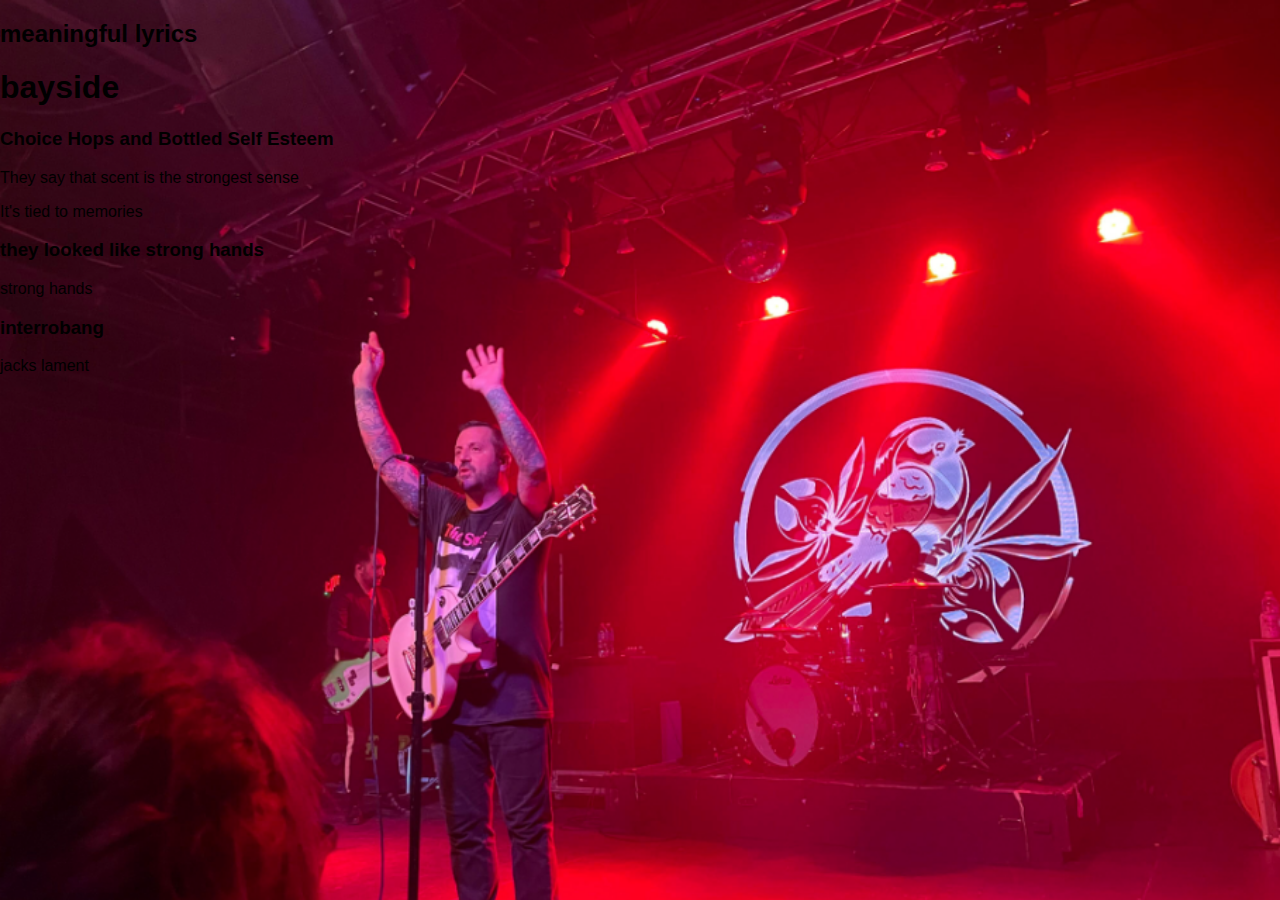
==== index.html @ 416e85f6 "init" ====
<!DOCTYPE html>
<html lang="en">
<head>
    <meta charset="UTF-8">
    <meta http-equiv="X-UA-Compatible" content="IE=edge">
    <meta name="viewport" content="width=device-width, initial-scale=1.0">
    <title>css is rad</title>
    <link href="styles.css" rel="stylesheet" />
</head>
<body>
    <div id="section">
        <h2>meaningful lyrics</h2>
    <div id="header">
        <h1>bayside</h1>
    </div>
    <div id="article">
        <h3>Choice Hops and Bottled Self Esteem</h3>
        <p>They say that scent is the strongest sense</p>
            <p>It's tied to memories</p>
    </div>
    <div id="article">
        <h3>they looked like strong hands</h3>
        <p>strong hands</p>
    </div>
    <div id="article">
        <h3>interrobang</h3>
        <p>jacks lament</p>
    </div>
</div>
</body>
</html>
---- styles.css ----
body {
    margin: 0;
   font-family: Verdana, Geneva, Tahoma, sans-serif;
   background-image: url("bayside.jpg");
   background-size: cover;
}

header {
    display: flex;
    color:blueviolet;
    text-align: center;
}
section {
   color: white;
}
article {
    padding: 10px;
    margin: 10px;
}
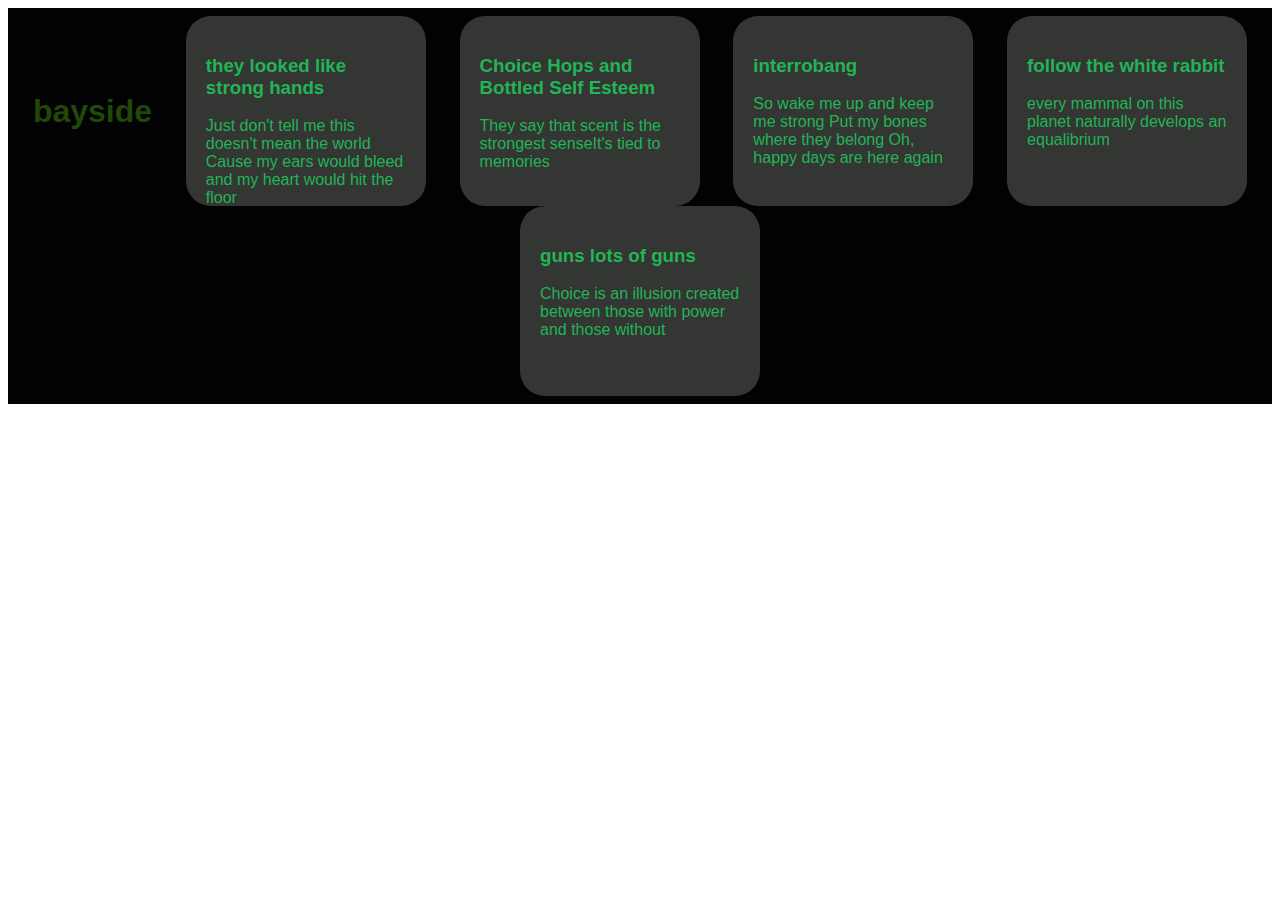
==== commit 0a4db68c: "you move like they do" ====
--- a/index.html
+++ b/index.html
@@ -8,23 +8,30 @@
     <link href="styles.css" rel="stylesheet" />
 </head>
 <body>
-    <div id="section">
-        <h2>meaningful lyrics</h2>
-    <div id="header">
-        <h1>bayside</h1>
+    <div class="flex-container">
+        <div class="h1"><h1>bayside</h1></div>
+    <div class="lyrics"> 
+        <h3>they looked like strong hands</h3>
+    <p>Just don't tell me this doesn't mean the world
+       Cause my ears would bleed and my heart would hit the floor</p>
     </div>
-    <div id="article">
+    <div class="lyrics"> 
         <h3>Choice Hops and Bottled Self Esteem</h3>
-        <p>They say that scent is the strongest sense</p>
-            <p>It's tied to memories</p>
+        <p>They say that scent is the strongest senseIt's tied to memories</p>
     </div>
-    <div id="article">
-        <h3>they looked like strong hands</h3>
-        <p>strong hands</p>
+    <div class="lyrics">
+        <h3>interrobang</h3>
+        <p>So wake me up and keep me strong
+        Put my bones where they belong
+        Oh, happy days are here again</p>
     </div>
-    <div id="article">
-        <h3>interrobang</h3>
-        <p>jacks lament</p>
+    <div class="lyrics">
+        <h3>follow the white rabbit</h3>
+        <p>every mammal on this planet naturally develops an equalibrium</p>
+    </div>
+    <div class="lyrics">
+        <h3>guns lots of guns</h3>
+        <p>Choice is an illusion created between those with power and those without</p>
     </div>
 </div>
 </body>
--- a/styles.css
+++ b/styles.css
@@ -1,19 +1,23 @@
-body {
-    margin: 0;
-   font-family: Verdana, Geneva, Tahoma, sans-serif;
-   background-image: url("bayside.jpg");
-   background-size: cover;
+.flex-container {
+    display: flex;
+    flex-direction: row;
+    flex-flow: wrap;
+    /* flex-wrap: wrap; */
+    justify-content: space-around;
+    align-items:center;
+    font-family: Verdana, Geneva, Tahoma, sans-serif;
+    background-color: #020204;
+    padding: 0.5em;
+    /* margin-top: auto; */
 }
-
-header {
-    display: flex;
-    color:blueviolet;
-    text-align: center;
+.h1 {
+    color: #204809;
 }
-section {
-   color: white;
+.lyrics {
+    color: #22b455;
+    background-color: #343634;
+    border-radius: 25px;
+    padding: 20px;
+  width: 200px;
+  height: 150px;
 }
-article {
-    padding: 10px;
-    margin: 10px;
-}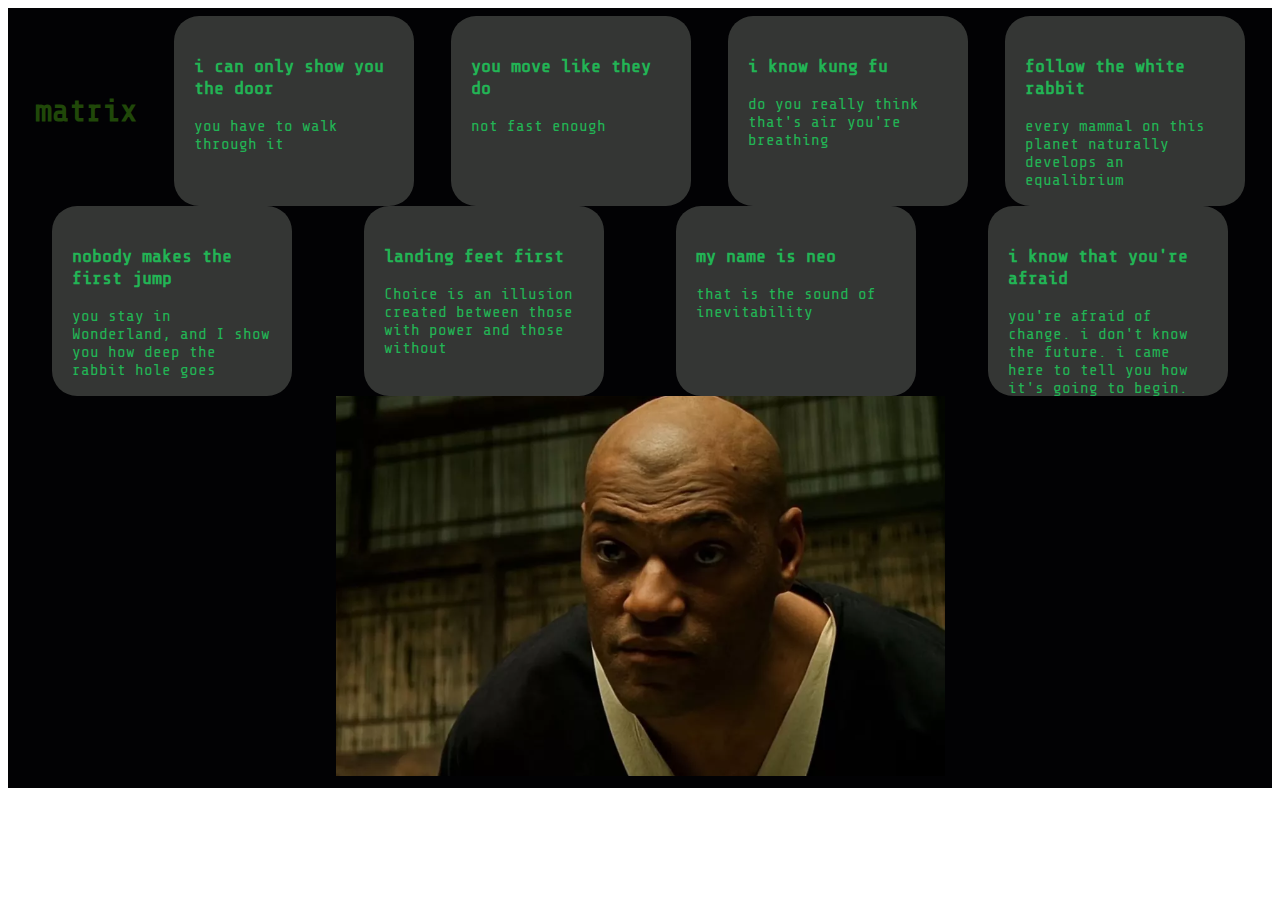
==== commit 2aa50033: "share tech font" ====
--- a/index.html
+++ b/index.html
@@ -6,33 +6,46 @@
     <meta name="viewport" content="width=device-width, initial-scale=1.0">
     <title>css is rad</title>
     <link href="styles.css" rel="stylesheet" />
+    <link rel="preconnect" href="https://fonts.googleapis.com">
+    <link rel="preconnect" href="https://fonts.gstatic.com" crossorigin>
+    <link href="https://fonts.googleapis.com/css2?family=Open+Sans&family=Share+Tech+Mono&display=swap" rel="stylesheet">
 </head>
 <body>
     <div class="flex-container">
-        <div class="h1"><h1>bayside</h1></div>
+        <div class="h1"><h1>matrix</h1></div>
     <div class="lyrics"> 
-        <h3>they looked like strong hands</h3>
-    <p>Just don't tell me this doesn't mean the world
-       Cause my ears would bleed and my heart would hit the floor</p>
+        <h3>i can only show you the door</h3>
+        <p>you have to walk through it</p>
     </div>
     <div class="lyrics"> 
-        <h3>Choice Hops and Bottled Self Esteem</h3>
-        <p>They say that scent is the strongest senseIt's tied to memories</p>
+        <h3>you move like they do</h3>
+        <p>not fast enough</p>
     </div>
     <div class="lyrics">
-        <h3>interrobang</h3>
-        <p>So wake me up and keep me strong
-        Put my bones where they belong
-        Oh, happy days are here again</p>
+        <h3>i know kung fu</h3>
+        <p>do you really think that's air you're breathing</p>
     </div>
     <div class="lyrics">
         <h3>follow the white rabbit</h3>
         <p>every mammal on this planet naturally develops an equalibrium</p>
     </div>
     <div class="lyrics">
-        <h3>guns lots of guns</h3>
+        <h3>nobody makes the first jump</h3>
+        <p>you stay in Wonderland, and I show you how deep the rabbit hole goes</p>
+    </div>
+    <div class="lyrics">
+        <h3>landing feet first</h3>
         <p>Choice is an illusion created between those with power and those without</p>
     </div>
+    <div class="lyrics">
+        <h3>my name is neo</h3>
+        <p>that is the sound of inevitability</p>
+    </div>
+    <div class="lyrics">
+        <h3>i know that you're afraid</h3>
+        <p>you're afraid of change. i don't know the future. i came here to tell you how it's going to begin.</p>
+    </div>
+    <div class="img"><img src="morpheus.png"></div>
 </div>
 </body>
 </html>--- a/styles.css
+++ b/styles.css
@@ -5,7 +5,7 @@
     /* flex-wrap: wrap; */
     justify-content: space-around;
     align-items:center;
-    font-family: Verdana, Geneva, Tahoma, sans-serif;
+    font-family: 'Share Tech Mono', monospace;
     background-color: #020204;
     padding: 0.5em;
     /* margin-top: auto; */
@@ -21,3 +21,7 @@
   width: 200px;
   height: 150px;
 }
+
+.img {
+    border-radius: 25px;
+    }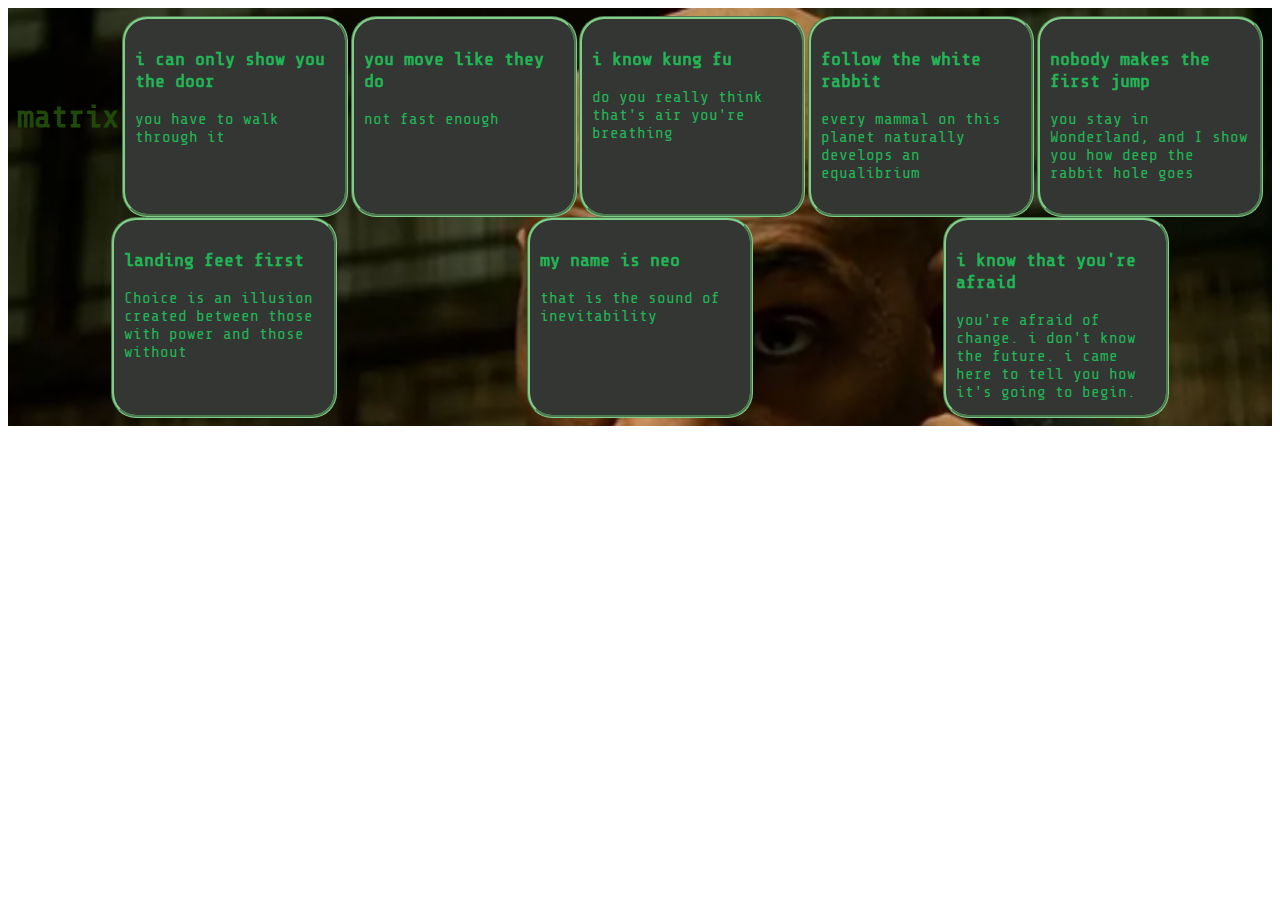
==== commit 12568f64: "navbar" ====
--- a/index.html
+++ b/index.html
@@ -11,8 +11,16 @@
     <link href="https://fonts.googleapis.com/css2?family=Open+Sans&family=Share+Tech+Mono&display=swap" rel="stylesheet">
 </head>
 <body>
+   
     <div class="flex-container">
         <div class="h1"><h1>matrix</h1></div>
+        <!-- <div class="navbar">
+            <ul>
+            <li><a href="index.html">Home</a></li>
+            <li><a href="play.html">Play</a></li>
+            <li><a href="learn.html">Learn</a></li>
+            <li><a href="about.html">About</a></li>
+          </ul></div> -->
     <div class="lyrics"> 
         <h3>i can only show you the door</h3>
         <p>you have to walk through it</p>
@@ -45,7 +53,7 @@
         <h3>i know that you're afraid</h3>
         <p>you're afraid of change. i don't know the future. i came here to tell you how it's going to begin.</p>
     </div>
-    <div class="img"><img src="morpheus.png"></div>
+
 </div>
 </body>
 </html>--- a/styles.css
+++ b/styles.css
@@ -1,3 +1,13 @@
+
+/* .navbar {
+    display: inline;
+    background-color: #343634;
+    color: #80ce87;
+    position: sticky;
+    list-style-type: none;
+    text-decoration: none;
+} */
+
 .flex-container {
     display: flex;
     flex-direction: row;
@@ -8,6 +18,8 @@
     font-family: 'Share Tech Mono', monospace;
     background-color: #020204;
     padding: 0.5em;
+    background-image: url(morpheus.png);
+    background-size: cover;
     /* margin-top: auto; */
 }
 .h1 {
@@ -17,9 +29,12 @@
     color: #22b455;
     background-color: #343634;
     border-radius: 25px;
-    padding: 20px;
+    padding: 10px;
   width: 200px;
-  height: 150px;
+  height: 175px;
+  border-style: groove;
+  border-color: #80ce87
+  
 }
 
 .img {
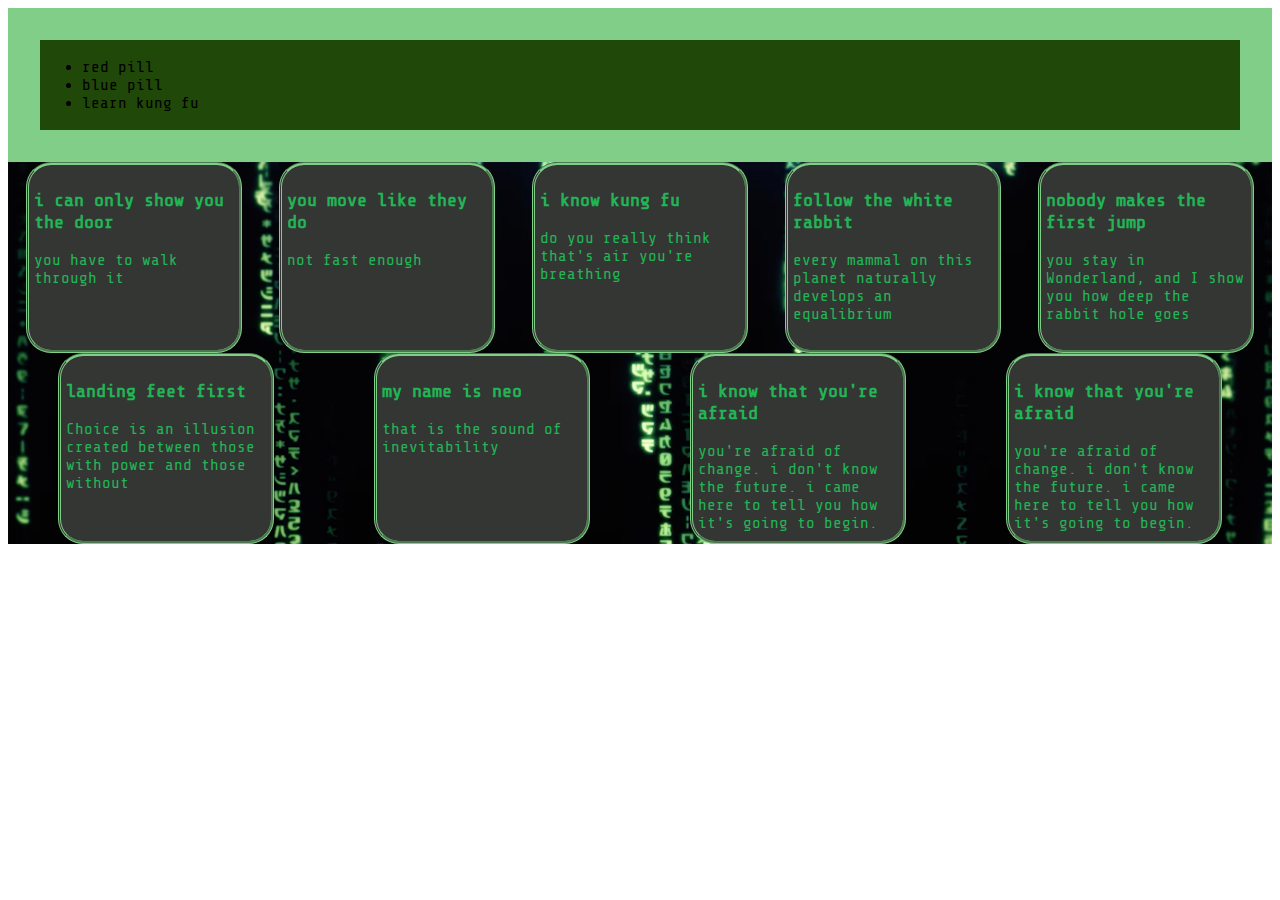
==== commit 7585f650: "nav 2" ====
--- a/index.html
+++ b/index.html
@@ -11,16 +11,18 @@
     <link href="https://fonts.googleapis.com/css2?family=Open+Sans&family=Share+Tech+Mono&display=swap" rel="stylesheet">
 </head>
 <body>
+    <header>
+        <nav class="nav">
+        <ul class="nav_list">
+            <li>red pill</li>
+            <li>blue pill</li>
+            <li>learn kung fu</li>
+        </ul>
+    </nav>
+    </header>
    
     <div class="flex-container">
-        <div class="h1"><h1>matrix</h1></div>
-        <!-- <div class="navbar">
-            <ul>
-            <li><a href="index.html">Home</a></li>
-            <li><a href="play.html">Play</a></li>
-            <li><a href="learn.html">Learn</a></li>
-            <li><a href="about.html">About</a></li>
-          </ul></div> -->
+       
     <div class="lyrics"> 
         <h3>i can only show you the door</h3>
         <p>you have to walk through it</p>
@@ -53,7 +55,10 @@
         <h3>i know that you're afraid</h3>
         <p>you're afraid of change. i don't know the future. i came here to tell you how it's going to begin.</p>
     </div>
-
+    <div class="lyrics">
+        <h3>i know that you're afraid</h3>
+        <p>you're afraid of change. i don't know the future. i came here to tell you how it's going to begin.</p>
+    </div>
 </div>
 </body>
 </html>--- a/styles.css
+++ b/styles.css
@@ -1,42 +1,47 @@
 
-/* .navbar {
-    display: inline;
-    background-color: #343634;
-    color: #80ce87;
-    position: sticky;
-    list-style-type: none;
-    text-decoration: none;
-} */
 
 .flex-container {
     display: flex;
-    flex-direction: row;
     flex-flow: wrap;
-    /* flex-wrap: wrap; */
     justify-content: space-around;
-    align-items:center;
+    align-items: stretch;
     font-family: 'Share Tech Mono', monospace;
     background-color: #020204;
-    padding: 0.5em;
-    background-image: url(morpheus.png);
+    background-image: url(matrix\ bground.jpg);
     background-size: cover;
     /* margin-top: auto; */
+}
+header {
+    padding: 2em;
+    background-color: #80ce87;
+    font-family: 'Share Tech Mono', monospace;
+    display: flex;
+}
+.nav{
+    background-color: #204809;
+    padding: 2px;
+    flex-grow: 1;
+    list-style: none;
+}
+.nav-list {
+    list-style: none;
+    background-color: #80ce87;
+    margin: 0;
+    padding: 0;
 }
 .h1 {
     color: #204809;
 }
+
 .lyrics {
     color: #22b455;
     background-color: #343634;
+    border-style: groove;
+    border-color: #80ce87;
+    border-left-style: double;
     border-radius: 25px;
-    padding: 10px;
-  width: 200px;
-  height: 175px;
-  border-style: groove;
-  border-color: #80ce87
-  
+    width: 200px;
+    height: 175px;
+    padding: 5px;
+    margin: auto;
 }
-
-.img {
-    border-radius: 25px;
-    }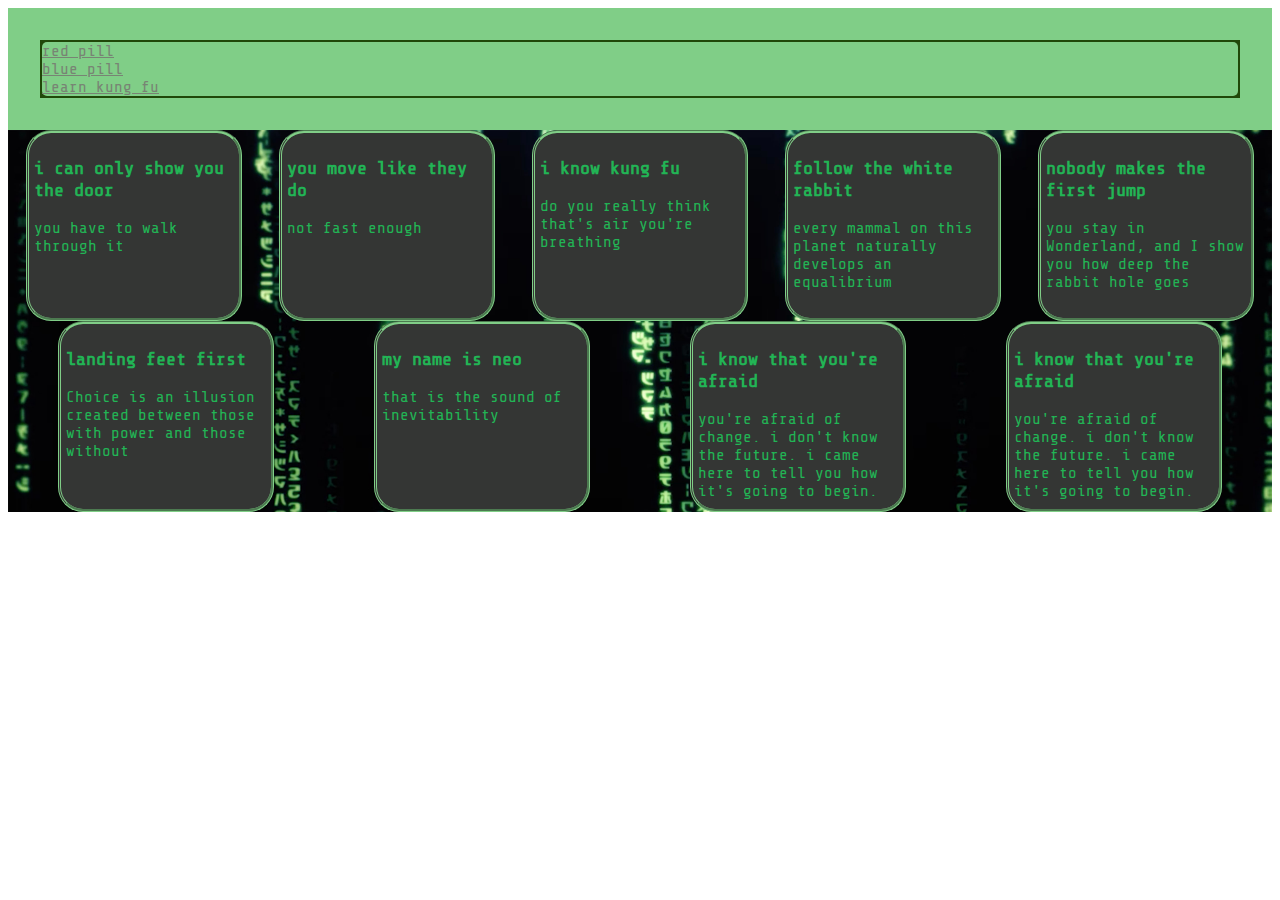
==== commit 098c971f: "colors" ====
--- a/index.html
+++ b/index.html
@@ -14,9 +14,9 @@
     <header>
         <nav class="nav">
         <ul class="nav_list">
-            <li>red pill</li>
-            <li>blue pill</li>
-            <li>learn kung fu</li>
+            <li><a href="redpill.html">red pill</a></li>
+            <li><a href="bluepill.html">blue pill</a></li>
+            <li><a href="learnkungfu.html">learn kung fu</a></li>
         </ul>
     </nav>
     </header>
--- a/styles.css
+++ b/styles.css
@@ -17,17 +17,26 @@
     font-family: 'Share Tech Mono', monospace;
     display: flex;
 }
-.nav{
+.nav {
     background-color: #204809;
     padding: 2px;
     flex-grow: 1;
     list-style: none;
 }
-.nav-list {
+.nav_list {
     list-style: none;
     background-color: #80ce87;
     margin: 0;
     padding: 0;
+    border-radius: 5px;
+}
+
+.nav_list a {
+    color: #788474;
+}
+.nav_list a:hover,
+.nav_list a:focus {
+    color: #375737;
 }
 .h1 {
     color: #204809;
